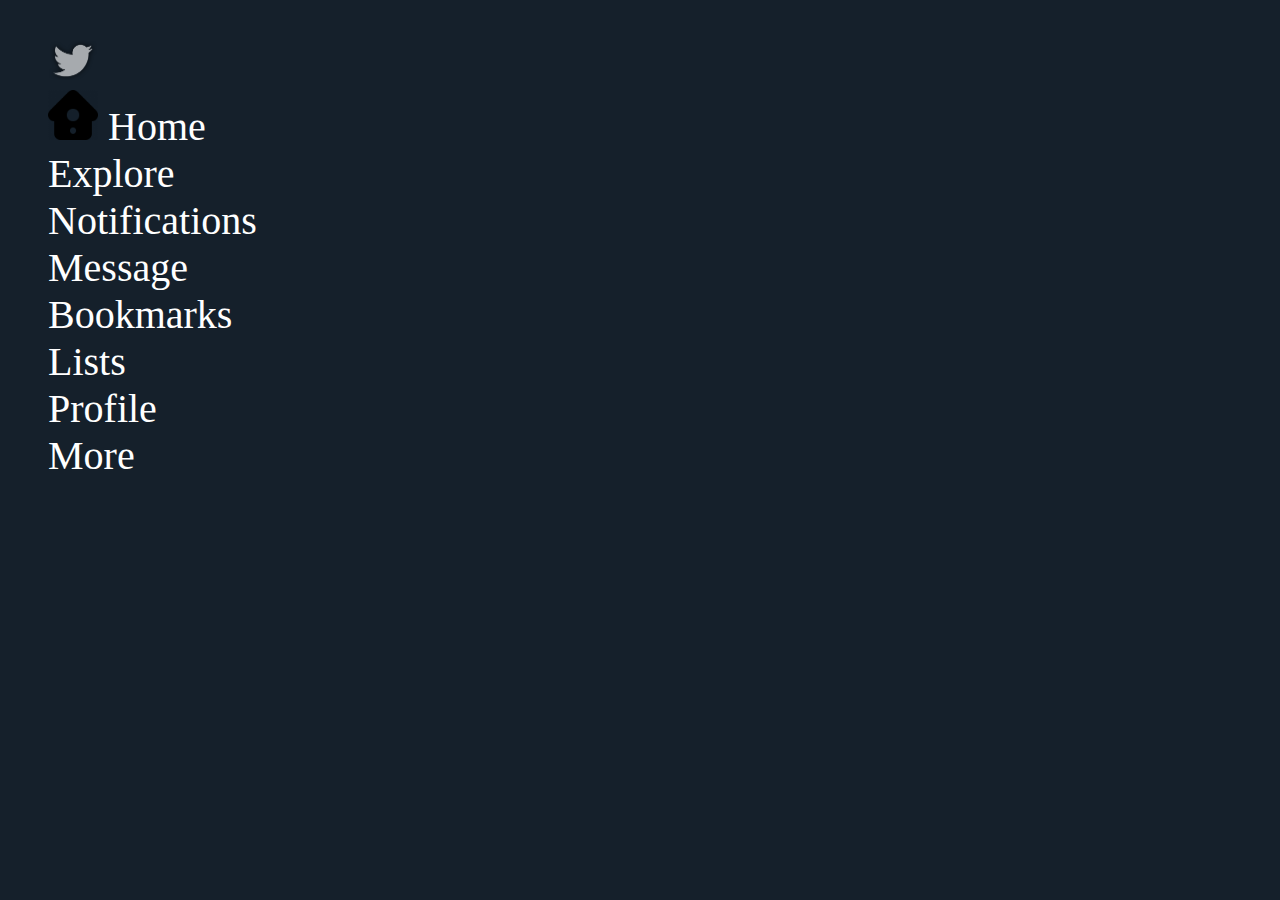
==== Lab 3 - Twitter /index.html @ 83486367 "First commit" ====
<!DOCTYPE html>
<html lang="en">
<head>
    <meta charset="UTF-8">
    <title>Twitter (@Twitter)/Twitter</title>
    <link rel = "icon" href = "blueLogo.png" type = "image/x-icon">
    <link rel="stylesheet" href="style.css">
</head>
<body>
    <ul class="left">
        <img src="whiteLogo.png" alt = "facebook" width="50">
        <li><img src = "home.png" alt = "home" width="50"> Home</li>
        <li>Explore</li>
        <li>Notifications</li>
        <li>Message</li>
        <li>Bookmarks</li>
        <li>Lists</li>
        <li>Profile</li>
        <li>More</li>
    </ul>
</body>
</html>
---- Lab 3 - Twitter /style.css ----
body{
    background: rgb(21, 32, 43);
    width: 20%;
    height: 20%;
}

.left{
    color: white;
    list-style-type: none;
    font-size: 40px;
}
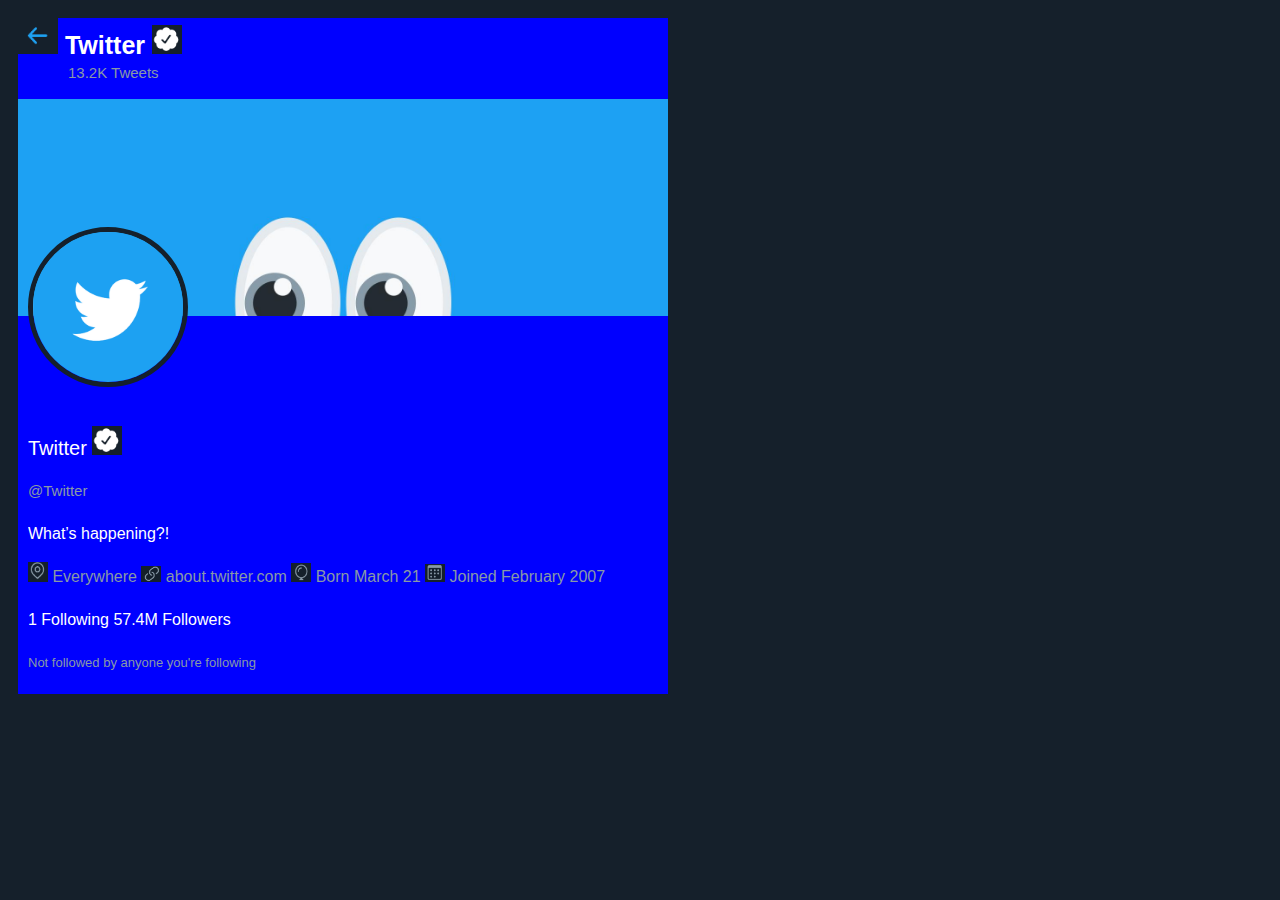
==== commit 9fa1ab1c: "just a commit" ====
--- a/Lab 3 - Twitter /index.html
+++ b/Lab 3 - Twitter /index.html
@@ -6,17 +6,64 @@
     <link rel = "icon" href = "blueLogo.png" type = "image/x-icon">
     <link rel="stylesheet" href="style.css">
 </head>
-<body>
-    <ul class="left">
-        <img src="whiteLogo.png" alt = "facebook" width="50">
-        <li><img src = "home.png" alt = "home" width="50"> Home</li>
-        <li>Explore</li>
-        <li>Notifications</li>
-        <li>Message</li>
-        <li>Bookmarks</li>
-        <li>Lists</li>
-        <li>Profile</li>
-        <li>More</li>
-    </ul>
-</body>
+<body class="container">
+    
+    <div class="middle item">
+        <div>
+            <div style="font-size: 25px; font-weight: bold;">
+                <img src="backButton.png" alt="back" width="40">
+                Twitter
+                <img src="check.png" alt="check" width="30">
+            </div>
+            <div style="margin-left: 50px; color: rgb(136,153,166); font-size: 15px;">13.2K Tweets</div>
+            <div><img class="cover" src="cover.jpeg" alt="" width="650"></div>
+            <div><img class="profile" src="profile.png" alt ="" width="200"></div>
+            <div class="button" ><button>Tweet</button></div>
+            <div style="margin-top:280px; margin-left: 10px; line-height: 200%;">
+                <div style=" font-size: 20px;">
+                    Twitter
+                    <img src="check.png" alt="check" width="30">
+                </div>
+                <div style="color: rgb(136,153,166); font-size: 15px;">@Twitter</div>
+                <div>What’s happening?!</div> 
+                <div style="color: rgb(136,153,166);">
+                    <img src="everywhere.png" alt="" width="20">
+                    Everywhere
+                    <img src="about.png" alt="" width="20">
+                    about.twitter.com
+                    <img src="born.png" alt="" width="20">
+                    Born March 21
+                    <img src="join.png" alt="" width="20">
+                    Joined February 2007
+                </div>
+                <div>1 Following 57.4M Followers</div>
+                <div style="color: rgb(136,153,166); font-size: 13px;">Not followed by anyone you're following</div>
+            </div>
+        </div>    
+    </div>
+
+    <!-- <div class="left item">
+        <div><img src="whiteLogo2.png" alt = "logo" width="40"></div>
+        <div><img src = "leftHome.png" alt = "home" width="35"> Home</div>
+        <div><img src = "leftExplore.png" alt = "Explore" width="35">Explore</div>
+        <div><img src = "leftNotifications.png" alt = "Notifications" width="35">Notifications</div>
+        <div><img src = "leftMessages.png" alt = "Message" width="35">Message</div>
+        <div><img src = "leftBookmarks.png" alt = "Bookmarks" width="35">Bookmarks</div>
+        <div><img src = "leftList.png" alt = "Lists" width="35">Lists</div>
+        <div><img src = "leftProfile.png" alt = "Profile" width="35">Profile</div>
+        <div><img src = "leftMore.png" alt = "More" width="35">More</div>
+        <div><button>Tweet</button></div>
+    </div> -->
+
+    <!-- <div class="v1"> <hr/> </div> -->
+
+    
+    
+    <!-- <div class="v1"> <hr/> </div> -->
+        
+    <!-- <div class = "right item">
+        <input type="text" placeholder="Search..">
+    </div> -->
+
+</body> 
 </html>--- a/Lab 3 - Twitter /style.css
+++ b/Lab 3 - Twitter /style.css
@@ -1,11 +1,106 @@
 body{
+    /* display: flex; */
     background: rgb(21, 32, 43);
     width: 20%;
     height: 20%;
+    font-family: Arial, Helvetica, sans-serif;
+    color: white;
+}
+
+.item{
+    
+    float: left;
+    width: 33.333%;
+    padding: 10px;
+    /* height: 300px; Should be removed. Only for demonstration */
+    
+}
+/* 
+.container{
+    display: grid;
+    grid-template-columns: repeat(3, auto);
+    padding: 10px;
+} */
+
+.v1{
+
+    border-right: 0.02px solid rgb(136,153,166);
+    height: 1000px;
+    /* margin-left: 20px; */
 }
 
 .left{
+    /* grid-column: 1/3; */
+    list-style-type: none;
+    font-size: 18px;
+    font-weight: bold;
+    position: static;
+    /* margin-left: 20px; */
+    /* margin-right: 20px; */
+    background-color: red;
+}
+
+.left button{
+    background-color:rgb(58,161,242);
+    border: none;
     color: white;
+    padding: 15px 32px;
+    text-align: center;
+    text-decoration: none;
+    display: inline-block;
+    font-size: 16px;
+    font-weight: bold;
+    width: 200px;
+    border-radius: 22px;
+}
+
+.left div{
+    margin: 0 0 15px 0;
+}
+
+.left div img{
+    margin-top: 10px;
+    margin-right: 20px;
+}
+
+
+.middle div{
+    /* grid-column: 1/3; */
     list-style-type: none;
-    font-size: 40px;
+    margin: 0;
+    padding: 0;
+    overflow: hidden;
+    background-color: blue;
+} 
+div div{
+    width: 650px;
+    list-style-type: none;
+    display: inline-block;
+    color: white;
+    text-align: left;
+    text-decoration: none;
+    font-size: 50;
+}
+
+.middle>div>div>.cover{
+    position: absolute;
+}
+
+.middle>div>div>.profile{
+    position: absolute;
+    border-radius: 50%;
+    border: 5px solid rgb(21, 32, 43);
+    margin-left: 10px;
+    margin-top: 110px;
+    height: 150px;
+    width: 150px;
+}
+
+.middle>div.button{
+    margin-top:280px;
+}
+
+.right{
+    /* grid-column: 1/3; */
+    background-color: purple;
 }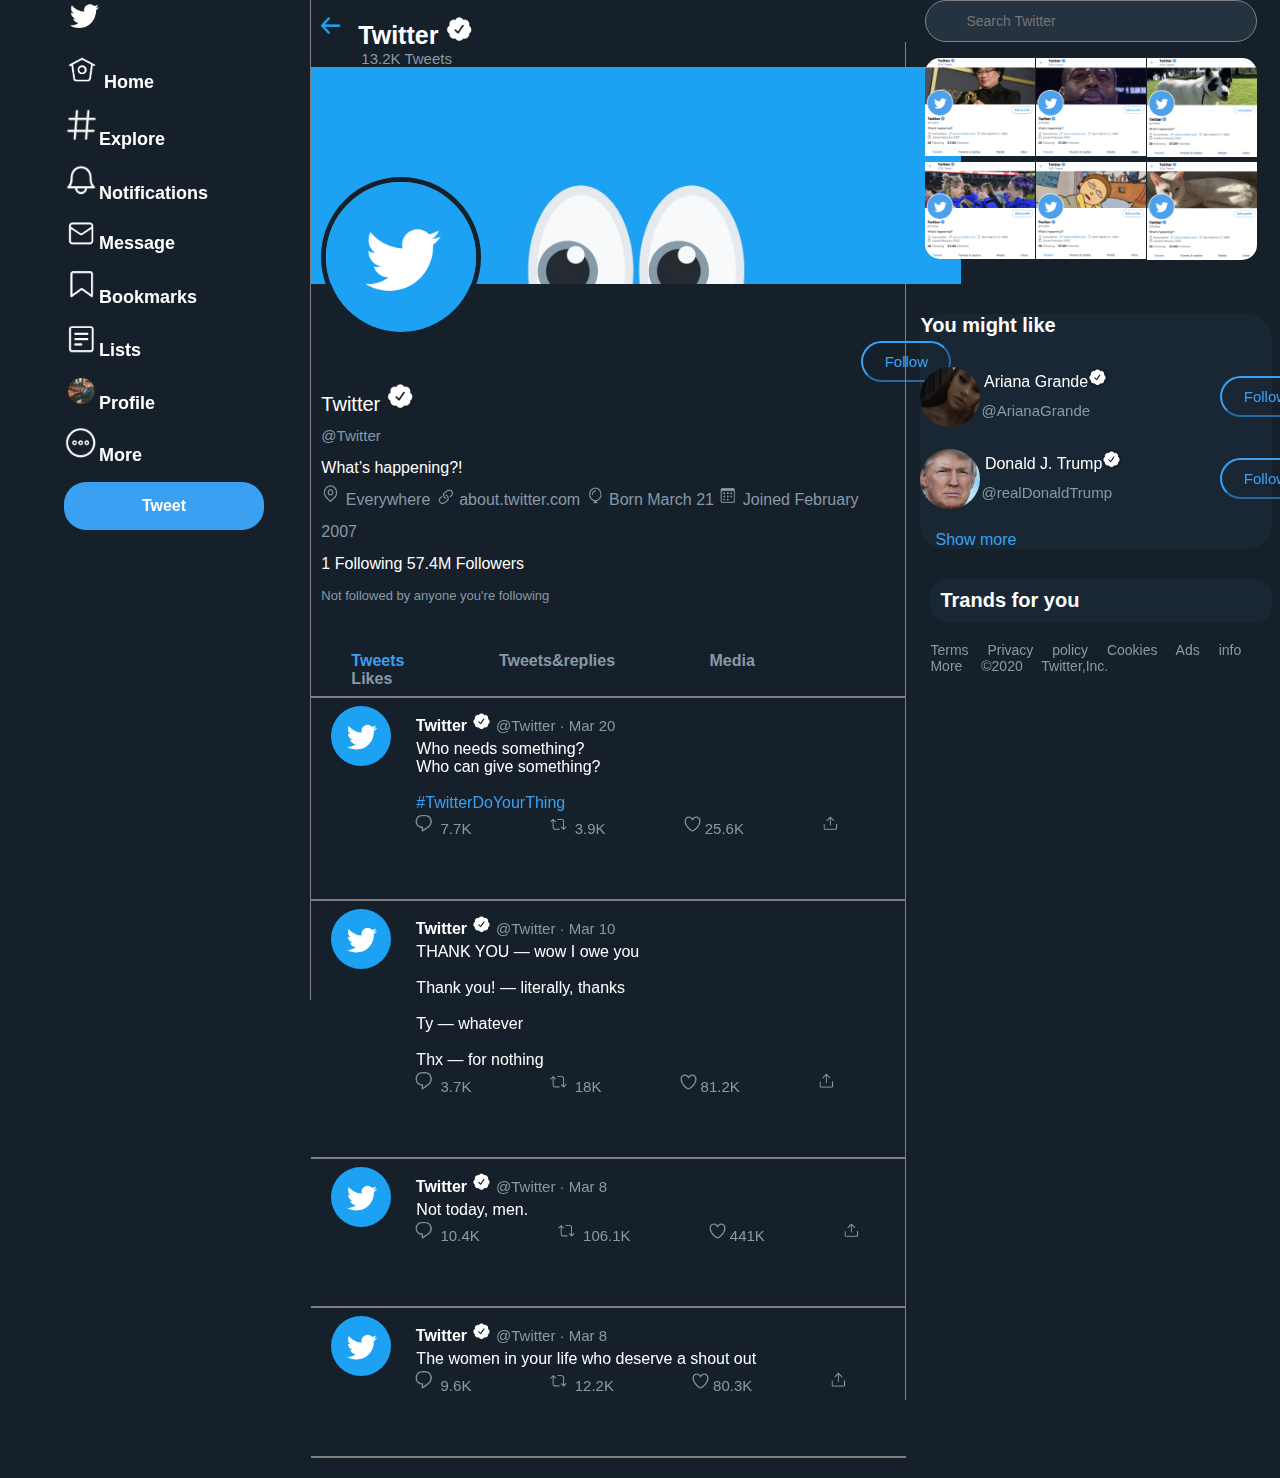
==== commit 9faac5a3: "Lab 3-Twitter" ====
--- a/Lab 3 - Twitter /index.html
+++ b/Lab 3 - Twitter /index.html
@@ -2,68 +2,198 @@
 <html lang="en">
 <head>
     <meta charset="UTF-8">
+    <meta name="viewport" content="width=device-width, initial-scale=1.0">
+    <meta http-equiv="X-UA-Compatible" content="ie=edge">
+    <link rel="stylesheet" href="style.css">
+    <link rel = "icon" href = "Data/blueLogo.png" type = "image/x-icon">
+
     <title>Twitter (@Twitter)/Twitter</title>
-    <link rel = "icon" href = "blueLogo.png" type = "image/x-icon">
-    <link rel="stylesheet" href="style.css">
+    
 </head>
-<body class="container">
-    
-    <div class="middle item">
-        <div>
-            <div style="font-size: 25px; font-weight: bold;">
-                <img src="backButton.png" alt="back" width="40">
-                Twitter
-                <img src="check.png" alt="check" width="30">
+<body>
+    <div class="container">
+
+        <div class="column-center columns">
+            <div class = "topbar">
+                <div style="font-size: 25px; font-weight: bold;">
+                    <img src="Data/backButton.png" alt="back" width="40">
+                    Twitter
+                    <img src="Data/check.png" alt="check" width="30">
+                </div>
+                <div style="margin-left: 50px; color: rgb(136,153,166); font-size: 15px;">13.2K Tweets</div>
             </div>
-            <div style="margin-left: 50px; color: rgb(136,153,166); font-size: 15px;">13.2K Tweets</div>
-            <div><img class="cover" src="cover.jpeg" alt="" width="650"></div>
-            <div><img class="profile" src="profile.png" alt ="" width="200"></div>
-            <div class="button" ><button>Tweet</button></div>
-            <div style="margin-top:280px; margin-left: 10px; line-height: 200%;">
+            <div><img class="cover" src="Data/cover.jpeg" alt="" width="650"></div>
+            <div><img class="profile" src="Data/profile.png" alt ="" width="200"></div>
+            <div><button>Follow</button></div>
+            <div style=" margin-left: 10px; line-height: 200%;">
                 <div style=" font-size: 20px;">
                     Twitter
-                    <img src="check.png" alt="check" width="30">
+                    <img src="Data/check.png" alt="check" width="30">
                 </div>
                 <div style="color: rgb(136,153,166); font-size: 15px;">@Twitter</div>
                 <div>What’s happening?!</div> 
                 <div style="color: rgb(136,153,166);">
-                    <img src="everywhere.png" alt="" width="20">
+                    <img src="Data/everywhere.png" alt="" width="20">
                     Everywhere
-                    <img src="about.png" alt="" width="20">
+                    <img src="Data/about.png" alt="" width="20">
                     about.twitter.com
-                    <img src="born.png" alt="" width="20">
+                    <img src="Data/born.png" alt="" width="20">
                     Born March 21
-                    <img src="join.png" alt="" width="20">
+                    <img src="Data/join.png" alt="" width="20">
                     Joined February 2007
                 </div>
                 <div>1 Following 57.4M Followers</div>
                 <div style="color: rgb(136,153,166); font-size: 13px;">Not followed by anyone you're following</div>
             </div>
-        </div>    
-    </div>
+            <div class = "textList">
+                <span class = "first">Tweets</span>
+                <span>Tweets&replies</span>
+                <span>Media</span>
+                <span>Likes</span>
+            </div>
+            <hr class = "line">
+            <img class = "imgpost" src="Data/profile.png" alt="profile" width="60">
+            <span class = "post">
+                <span class = "user">Twitter</span>
+                <span><img src = "Data/check.png" width="20"></span>
+                <span class = "subuser"> @Twitter · Mar 20 </span>
+                <div class="text">
+                    Who needs something? <br>
+                    Who can give something? 
+                    <br><br>
+                    <span style="color:rgb(58,161,242)">#TwitterDoYourThing</span>
+                </div>
+                <span class="footer">
+                    <img src="Data/comment.png" width="25"> 7.7K<span class="tab"></span>
+                    <img src="Data/retweet.png" width="25"> 3.9K<span class="tab"></span>
+                    <img src="Data/like.png" width="25">25.6K<span class="tab"></span>
+                    <img src="Data/shere.png" width="25"><span class="tab"></span>
+                </span>
+            </span>
+            <hr class = "line">
+            <img class = "imgpost" src="Data/profile.png" alt="profile" width="60">
+            <span class = "post">
+                <span class = "user">Twitter</span>
+                <span><img src = "Data/check.png" width="20"></span>
+                <span class = "subuser"> @Twitter · Mar 10 </span>
+                <div class="text">
+                    THANK YOU — wow I owe you
+                    <br><br>
+                    Thank you! — literally, thanks
+                    <br><br>
+                    Ty — whatever
+                    <br><br>
+                    Thx — for nothing
+                </div>
+                <span class="footer">
+                    <img src="Data/comment.png" width="25"> 3.7K<span class="tab"></span>
+                    <img src="Data/retweet.png" width="25"> 18K<span class="tab"></span>
+                    <img src="Data/like.png" width="25">81.2K<span class="tab"></span>
+                    <img src="Data/shere.png" width="25"><span class="tab"></span>
+                </span>
+            </span>
+            
+            <hr class = "line">
+            <img class = "imgpost" src="Data/profile.png" alt="profile" width="60">
+            <span class = "post">
+                <span class = "user">Twitter</span>
+                <span><img src = "Data/check.png" width="20"></span>
+                <span class = "subuser"> @Twitter · Mar 8 </span>
+                <div class="text">
+                    Not today, men.
+                </div>
+                <span class="footer">
+                    <img src="Data/comment.png" width="25"> 10.4K<span class="tab"></span>
+                    <img src="Data/retweet.png" width="25"> 106.1K<span class="tab"></span>
+                    <img src="Data/like.png" width="25">441K<span class="tab"></span>
+                    <img src="Data/shere.png" width="25"><span class="tab"></span>
+                </span>
+            </span>
+            <hr class = "line">
+            <img class = "imgpost" src="Data/profile.png" alt="profile" width="60">
+            <span class = "post">
+                <span class = "user">Twitter</span>
+                <span><img src = "Data/check.png" width="20"></span>
+                <span class = "subuser"> @Twitter · Mar 8 </span>
+                <div class="text">
+                    The women in your life who deserve a shout out
+                </div>
+                <span class="footer">
+                    <img src="Data/comment.png" width="25"> 9.6K<span class="tab"></span>
+                    <img src="Data/retweet.png" width="25"> 12.2K<span class="tab"></span>
+                    <img src="Data/like.png" width="25">80.3K<span class="tab"></span>
+                    <img src="Data/shere.png" width="25"><span class="tab"></span>
+                </span>
+            </span>
+            <hr class = "line">
+        </div>
+        
+        <div class="column-left columns">
+            <div><img src="Data/whiteLogo2.png" alt = "logo" width="40"></div>
+            <div><img src = "Data/leftHome.png" alt = "home" width="35"> Home</div>
+            <div><img src = "Data/leftExplore.png" alt = "Explore" width="35">Explore</div>
+            <div><img src = "Data/leftNotifications.png" alt = "Notifications" width="35">Notifications</div>
+            <div><img src = "Data/leftMessages.png" alt = "Message" width="35">Message</div>
+            <div><img src = "Data/leftBookmarks.png" alt = "Bookmarks" width="35">Bookmarks</div>
+            <div><img src = "Data/leftList.png" alt = "Lists" width="35">Lists</div>
+            <div><img src = "Data/leftProfile.png" alt = "Profile" width="35">Profile</div>
+            <div><img src = "Data/leftMore.png" alt = "More" width="35">More</div>
+            <div><button>Tweet</button></div>
+            <div class="vl"></div>
 
-    <!-- <div class="left item">
-        <div><img src="whiteLogo2.png" alt = "logo" width="40"></div>
-        <div><img src = "leftHome.png" alt = "home" width="35"> Home</div>
-        <div><img src = "leftExplore.png" alt = "Explore" width="35">Explore</div>
-        <div><img src = "leftNotifications.png" alt = "Notifications" width="35">Notifications</div>
-        <div><img src = "leftMessages.png" alt = "Message" width="35">Message</div>
-        <div><img src = "leftBookmarks.png" alt = "Bookmarks" width="35">Bookmarks</div>
-        <div><img src = "leftList.png" alt = "Lists" width="35">Lists</div>
-        <div><img src = "leftProfile.png" alt = "Profile" width="35">Profile</div>
-        <div><img src = "leftMore.png" alt = "More" width="35">More</div>
-        <div><button>Tweet</button></div>
-    </div> -->
+        </div>
+        <div class="column-right columns">
+            <div class="vl"></div>
+            <div class = "topbar search">
+                <input type="text" name="search" placeholder="Search Twitter">
+            </div>
+            <div class="wrapper">
+                <div class="box a"><img src="Data/11.jpeg" width="110"></div>
+                <div class="box b"><img src="Data/12.jpeg" width="110"></div>
+                <div class="box c"><img src="Data/13.jpeg" width="110"></div>
+                <div class="box d"><img src="Data/21.jpeg" width="110"></div>
+                <div class="box e"><img src="Data/22.jpeg" width="110"></div>
+                <div class="box f"><img src="Data/23.jpeg" width="110"></div>
+            </div>
+            <div class = "middle">
+                <div style="font-size: 20px; font-weight: bold;">You might like</div>
+                <span style = "position: relative; top: 20px; ">
+                        <img  src="Data/ariana.jpg" tag="trump" width="60px">
+                        <span style = " position:relative; top: -40px;">Ariana Grande<img src="Data/check.png" tag="check" width="20px"></span>
+                        <span><button>Follow</button></span>
+                        <div style="position: relative;  top :-70px; margin-left: 61px; color: rgb(136,153,166); font-size: 15px;">@ArianaGrande</div>
+                </span>
+                <span style = "position: relative; top: -30px;">
+                    <img  src="Data/trump.jpg" tag="trump" width="60px">
+                    <span style = " position:relative; top: -40px;">Donald J. Trump<img src="Data/check.png" tag="check" width="20px"></span>
+                    <span><button>Follow</button></span>
+                    <div style="position: relative;  top :-70px; margin-left: 61px; color: rgb(136,153,166); font-size: 15px;">@realDonaldTrump</div>
+                </span>
+                <div style="color: rgb(58,161,242); margin: -70px 15px">
+                    Show more
+                </div>
+            </div>
+            <div class = "trands">
+                Trands for you
+            </div>
+            <div class = "down" style="position: relative; top : 120px">
+                    Terms
+                    Privacy policy
+                    Cookies
+                    Ads info
+                    More
+                    ©2020 Twitter,Inc.
+            </div>
+        </div>
 
-    <!-- <div class="v1"> <hr/> </div> -->
+     </div>
+</body>
+</html>
 
-    
-    
-    <!-- <div class="v1"> <hr/> </div> -->
-        
-    <!-- <div class = "right item">
-        <input type="text" placeholder="Search..">
-    </div> -->
 
-</body> 
-</html>+<!--
+Don't working on this project!
+- Topbar is fixed but is under the cover photo. Must to be over
+- 
+
+-->--- a/Lab 3 - Twitter /style.css
+++ b/Lab 3 - Twitter /style.css
@@ -1,46 +1,41 @@
+
 body{
-    /* display: flex; */
     background: rgb(21, 32, 43);
-    width: 20%;
-    height: 20%;
     font-family: Arial, Helvetica, sans-serif;
     color: white;
-}
-
-.item{
-    
-    float: left;
-    width: 33.333%;
-    padding: 10px;
-    /* height: 300px; Should be removed. Only for demonstration */
-    
-}
-/* 
-.container{
-    display: grid;
-    grid-template-columns: repeat(3, auto);
-    padding: 10px;
-} */
-
-.v1{
-
-    border-right: 0.02px solid rgb(136,153,166);
-    height: 1000px;
-    /* margin-left: 20px; */
-}
-
-.left{
-    /* grid-column: 1/3; */
+    
+}
+
+.column-left{ 
+    /* position:-webkit-sticky;  */
     list-style-type: none;
     font-size: 18px;
     font-weight: bold;
-    position: static;
-    /* margin-left: 20px; */
-    /* margin-right: 20px; */
-    background-color: red;
-}
-
-.left button{
+    line-height: 50px;
+    position: fixed;
+    top: 0;
+    width: 24%;
+    float: left; 
+    left: 5%;
+    /* position:sticky; top:0; */
+}
+
+.column-left .vl{
+    border-left: 1px solid gray;
+    height: 1000px;
+    position: absolute;
+    left: 80%;
+    /* margin-left: -3px; */
+    top: 0;
+}
+.column-right .vl{
+    border-right: 0.8px solid gray;
+    height: 1400px;
+    position: absolute;
+    top: 0;
+}
+
+.column-left button{
     background-color:rgb(58,161,242);
     border: none;
     color: white;
@@ -54,53 +49,202 @@
     border-radius: 22px;
 }
 
-.left div{
-    margin: 0 0 15px 0;
-}
-
-.left div img{
-    margin-top: 10px;
-    margin-right: 20px;
-}
-
-
-.middle div{
-    /* grid-column: 1/3; */
-    list-style-type: none;
-    margin: 0;
-    padding: 0;
-    overflow: hidden;
-    background-color: blue;
-} 
-div div{
-    width: 650px;
-    list-style-type: none;
-    display: inline-block;
-    color: white;
-    text-align: left;
-    text-decoration: none;
-    font-size: 50;
-}
-
-.middle>div>div>.cover{
+.column-center div.topbar{
+    position:-webkit-sticky; 
+    position:sticky; 
+    top:0;
+    background-color: rgb(21, 32, 43);
+}
+
+.column-right div.topbar{
+    /* position: -webkit-sticky; */
+    /* position: sticky; */
+    position: fixed;
+    top: 0;
+    background-color:  rgb(21, 32, 43);
+}
+
+
+.column-center{ 
+    display: inline-block; 
+    width: 44%;
+    margin-left: 24%;
+}
+
+
+.column-center .cover{
     position: absolute;
-}
-
-.middle>div>div>.profile{
-    position: absolute;
+    z-index: -1;
+}
+
+.column-center .profile{
+    position: relative;
     border-radius: 50%;
     border: 5px solid rgb(21, 32, 43);
     margin-left: 10px;
     margin-top: 110px;
     height: 150px;
     width: 150px;
-}
-
-.middle>div.button{
-    margin-top:280px;
-}
-
-.right{
-    /* grid-column: 1/3; */
-    background-color: purple;
-}+    z-index: -1;
+    
+}
+
+
+.column-center button{
+    margin-left: 550px;
+    color: rgb(58,161,242);
+    background-color: transparent;
+    font-size: 15px;
+    border-radius: 22px;
+    border-color: rgb(58,161,242);
+    padding: 10px;
+    width: 90px;
+}
+
+.column-center .line{
+
+    border: 0.8px solid gray;
+    width: 106.5%;
+}
+
+.column-center .textList{
+    word-spacing: 90px;
+    color: rgb(136,153,166);
+    font-weight: bold;
+    margin-left: 40px;
+    margin-top: 40px;
+}
+
+.column-center .textList .first{
+    color: rgb(58,161,242);
+}
+
+.column-center .imgpost{
+    margin-left: 20px;
+    border-radius: 50px;
+}
+
+.column-center .post{
+    position: relative;
+    top: -35px;
+    margin-left: 20px;
+}
+
+.column-center .post .user{
+    font-weight: bold;
+
+}
+
+.column-center .post .subuser{
+    color: rgb(136,153,166);
+    font-size: 15px;
+}
+
+.column-center .post .text{
+    margin-top: 5px;
+    margin-left: 105px;
+}
+.column-center .post .footer{
+    margin-left:100px;
+    color: rgb(136,153,166);
+    font-size: 15px;
+}
+
+.column-center .post .footer .tab{
+    display: inline-block;
+    margin-left: 70px;
+}
+
+.column-right{ 
+    float: right; 
+    width: 29%; 
+    /* position: fixed; */
+    top: 0;
+    /* left: 70% */
+    z-index: -1;
+}
+
+.column-right .topbar input{
+    width: 270px;
+    margin-left: 20px;
+    border-radius: 35px;
+    font-size: 14px;
+    background-color: rgb(37,51,65);
+    padding: 12px 20px 12px 40px;
+    border: 1px solid gray;
+    color: white;
+    z-index: 100;
+    
+}
+
+
+.column-right .wrapper {
+    display: grid;
+    grid-template-columns: 110px 110px 110px;
+    grid-gap: 1px;
+    border-radius: 5px;
+    margin: 50px 20px;
+
+}
+
+.column-right .a img{
+    border-radius: 15px 0px 0px 0px;
+}
+
+.column-right .c img{
+    border-radius: 0px 15px 0px 0px;
+}
+
+.column-right .f img{
+    border-radius: 0px 0px 15px 0px;
+}
+
+.column-right .d img{
+    border-radius: 0px 0px 0px 15px;
+}
+
+.column-right .middle{
+    margin-left: 15px;
+    background-color: rgb(25,39,52);
+    border-radius: 25px;
+    
+}
+
+.column-right .middle img{
+    border-radius: 50%;
+    margin-top: 10px;
+    z-index: -1;
+}
+
+.column-right .middle span span button{
+    color: rgb(58,161,242);
+    position: relative;
+    top: -55px;
+    margin-left: 300px;
+    background-color: transparent;
+    font-size: 15px;
+    border-radius: 22px;
+    border-color: rgb(58,161,242);
+    padding: 10px;
+    width: 90px;
+
+}
+
+.column-right .trands{
+    position: relative; 
+    top:100px;
+    font-size: 20px; 
+    font-weight: bold;
+    margin-left: 25px ;
+    background-color: rgb(25,39,52);
+    padding: 10px;
+    border-radius: 16px;
+    z-index: -1;
+}
+
+.column-right .down{
+    margin-left: 25px;
+    word-spacing: 15px;
+    font-size: 14px;
+    color: rgb(136,153,166);
+}
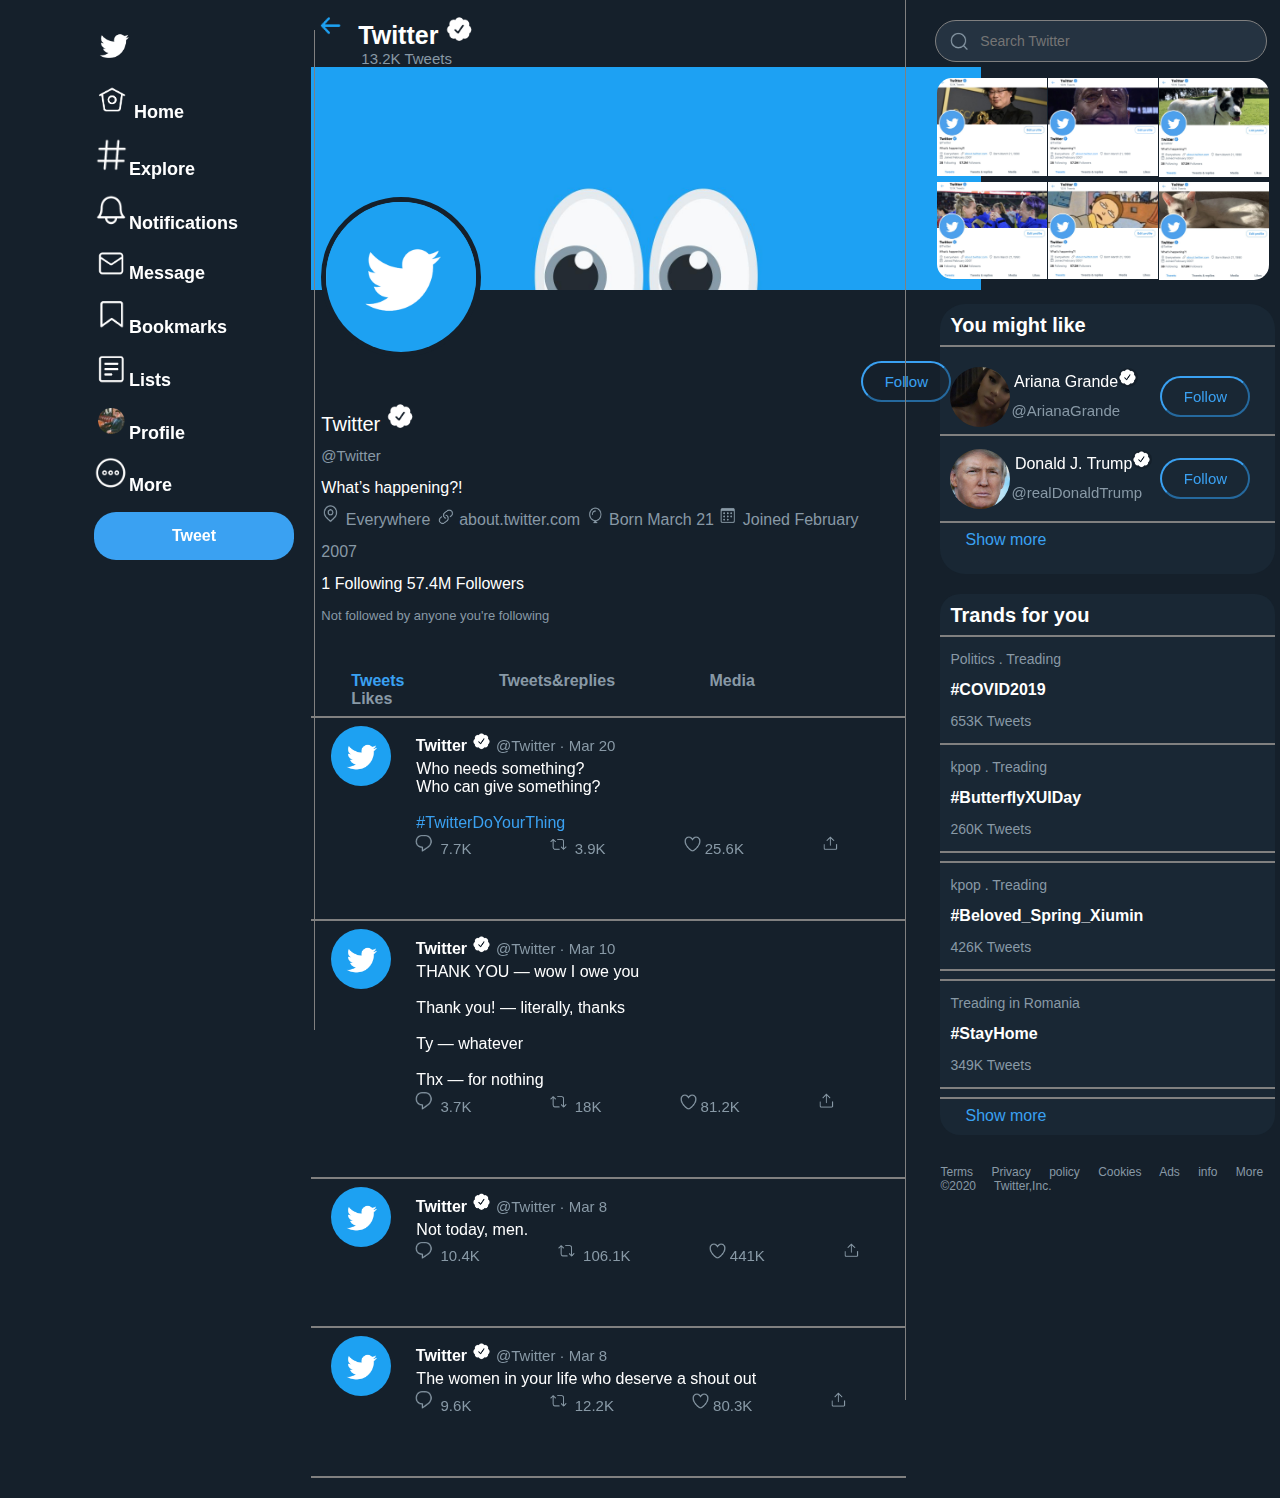
==== commit 4a8e37de: "web" ====
--- a/Lab 3 - Twitter /index.html
+++ b/Lab 3 - Twitter /index.html
@@ -15,14 +15,14 @@
 
         <div class="column-center columns">
             <div class = "topbar">
-                <div style="font-size: 25px; font-weight: bold;">
+                <div style="font-size: 25px; font-weight: bold; ">
                     <img src="Data/backButton.png" alt="back" width="40">
                     Twitter
                     <img src="Data/check.png" alt="check" width="30">
                 </div>
                 <div style="margin-left: 50px; color: rgb(136,153,166); font-size: 15px;">13.2K Tweets</div>
             </div>
-            <div><img class="cover" src="Data/cover.jpeg" alt="" width="650"></div>
+            <div><img class="cover" src="Data/cover.jpeg" alt="" width="670"></div>
             <div><img class="profile" src="Data/profile.png" alt ="" width="200"></div>
             <div><button>Follow</button></div>
             <div style=" margin-left: 10px; line-height: 200%;">
@@ -55,7 +55,7 @@
             <img class = "imgpost" src="Data/profile.png" alt="profile" width="60">
             <span class = "post">
                 <span class = "user">Twitter</span>
-                <span><img src = "Data/check.png" width="20"></span>
+                <span><img src = "Data/check.png" alt="check" width="20"></span>
                 <span class = "subuser"> @Twitter · Mar 20 </span>
                 <div class="text">
                     Who needs something? <br>
@@ -64,10 +64,10 @@
                     <span style="color:rgb(58,161,242)">#TwitterDoYourThing</span>
                 </div>
                 <span class="footer">
-                    <img src="Data/comment.png" width="25"> 7.7K<span class="tab"></span>
-                    <img src="Data/retweet.png" width="25"> 3.9K<span class="tab"></span>
-                    <img src="Data/like.png" width="25">25.6K<span class="tab"></span>
-                    <img src="Data/shere.png" width="25"><span class="tab"></span>
+                    <img src="Data/comment.png" alt="comment" width="25"> 7.7K<span class="tab"></span>
+                    <img src="Data/retweet.png" alt="retweet" width="25"> 3.9K<span class="tab"></span>
+                    <img src="Data/like.png" alt="like" width="25">25.6K<span class="tab"></span>
+                    <img src="Data/shere.png" alt="shere" width="25"><span class="tab"></span>
                 </span>
             </span>
             <hr class = "line">
@@ -86,10 +86,10 @@
                     Thx — for nothing
                 </div>
                 <span class="footer">
-                    <img src="Data/comment.png" width="25"> 3.7K<span class="tab"></span>
-                    <img src="Data/retweet.png" width="25"> 18K<span class="tab"></span>
-                    <img src="Data/like.png" width="25">81.2K<span class="tab"></span>
-                    <img src="Data/shere.png" width="25"><span class="tab"></span>
+                    <img src="Data/comment.png" alt="comment" width="25"> 3.7K<span class="tab"></span>
+                    <img src="Data/retweet.png" alt="retweet" width="25"> 18K<span class="tab"></span>
+                    <img src="Data/like.png" alt="like" width="25">81.2K<span class="tab"></span>
+                    <img src="Data/shere.png" alt="shere" width="25"><span class="tab"></span>
                 </span>
             </span>
             
@@ -103,33 +103,33 @@
                     Not today, men.
                 </div>
                 <span class="footer">
-                    <img src="Data/comment.png" width="25"> 10.4K<span class="tab"></span>
-                    <img src="Data/retweet.png" width="25"> 106.1K<span class="tab"></span>
-                    <img src="Data/like.png" width="25">441K<span class="tab"></span>
-                    <img src="Data/shere.png" width="25"><span class="tab"></span>
-                </span>
-            </span>
-            <hr class = "line">
-            <img class = "imgpost" src="Data/profile.png" alt="profile" width="60">
-            <span class = "post">
-                <span class = "user">Twitter</span>
-                <span><img src = "Data/check.png" width="20"></span>
+                    <img src="Data/comment.png" alt="comment" width="25"> 10.4K<span class="tab"></span>
+                    <img src="Data/retweet.png" alt="retweet" width="25"> 106.1K<span class="tab"></span>
+                    <img src="Data/like.png" alt="like" width="25">441K<span class="tab"></span>
+                    <img src="Data/shere.png" alt="shere" width="25"><span class="tab"></span>
+                </span>
+            </span>
+            <hr class = "line">
+            <img class = "imgpost" src="Data/profile.png" alt="profile" width="60">
+            <span class = "post">
+                <span class = "user">Twitter</span>
+                <span><img src = "Data/check.png" alt="check" width="20"></span>
                 <span class = "subuser"> @Twitter · Mar 8 </span>
                 <div class="text">
                     The women in your life who deserve a shout out
                 </div>
                 <span class="footer">
-                    <img src="Data/comment.png" width="25"> 9.6K<span class="tab"></span>
-                    <img src="Data/retweet.png" width="25"> 12.2K<span class="tab"></span>
-                    <img src="Data/like.png" width="25">80.3K<span class="tab"></span>
-                    <img src="Data/shere.png" width="25"><span class="tab"></span>
+                    <img src="Data/comment.png" alt="comment" width="25"> 9.6K<span class="tab"></span>
+                    <img src="Data/retweet.png" alt="retweet" width="25"> 12.2K<span class="tab"></span>
+                    <img src="Data/like.png" alt="like" width="25">80.3K<span class="tab"></span>
+                    <img src="Data/shere.png" alt="shere" width="25"><span class="tab"></span>
                 </span>
             </span>
             <hr class = "line">
         </div>
         
         <div class="column-left columns">
-            <div><img src="Data/whiteLogo2.png" alt = "logo" width="40"></div>
+            <div class = "line"><img src="Data/whiteLogo2.png" alt = "logo" width="40"></div>
             <div><img src = "Data/leftHome.png" alt = "home" width="35"> Home</div>
             <div><img src = "Data/leftExplore.png" alt = "Explore" width="35">Explore</div>
             <div><img src = "Data/leftNotifications.png" alt = "Notifications" width="35">Notifications</div>
@@ -144,39 +144,67 @@
         </div>
         <div class="column-right columns">
             <div class="vl"></div>
-            <div class = "topbar search">
-                <input type="text" name="search" placeholder="Search Twitter">
+            <div class = "topbar">
+                <img src="Data/magnifier.png" alt="" width="30px" style="position: absolute; margin: 30px 30px;">
+                <input type="text" name="search" placeholder=" Search Twitter">
             </div>
             <div class="wrapper">
-                <div class="box a"><img src="Data/11.jpeg" width="110"></div>
-                <div class="box b"><img src="Data/12.jpeg" width="110"></div>
-                <div class="box c"><img src="Data/13.jpeg" width="110"></div>
-                <div class="box d"><img src="Data/21.jpeg" width="110"></div>
-                <div class="box e"><img src="Data/22.jpeg" width="110"></div>
-                <div class="box f"><img src="Data/23.jpeg" width="110"></div>
+                <div class="box a"><img src="Data/11.jpeg" alt ="" width="110"></div>
+                <div class="box b"><img src="Data/12.jpeg" alt ="" width="110"></div>
+                <div class="box c"><img src="Data/13.jpeg" alt ="" width="110"></div>
+                <div class="box d"><img src="Data/21.jpeg" alt ="" width="110"></div>
+                <div class="box e"><img src="Data/22.jpeg" alt ="" width="110"></div>
+                <div class="box f"><img src="Data/23.jpeg" alt ="" width="110"></div>
             </div>
             <div class = "middle">
                 <div style="font-size: 20px; font-weight: bold;">You might like</div>
+                <hr class="line hr1">
                 <span style = "position: relative; top: 20px; ">
-                        <img  src="Data/ariana.jpg" tag="trump" width="60px">
-                        <span style = " position:relative; top: -40px;">Ariana Grande<img src="Data/check.png" tag="check" width="20px"></span>
+                        <img  src="Data/ariana.jpg" alt="ariana" width="60px">
+                        <span style = " position:relative; top: -40px;">Ariana Grande<img src="Data/check.png" alt="check" width="20px"></span>
                         <span><button>Follow</button></span>
                         <div style="position: relative;  top :-70px; margin-left: 61px; color: rgb(136,153,166); font-size: 15px;">@ArianaGrande</div>
                 </span>
-                <span style = "position: relative; top: -30px;">
-                    <img  src="Data/trump.jpg" tag="trump" width="60px">
-                    <span style = " position:relative; top: -40px;">Donald J. Trump<img src="Data/check.png" tag="check" width="20px"></span>
+                <hr class="line hr2">
+                <span style = "position: relative; top: -30px; z-index: 0;">
+                    <img  src="Data/trump.jpg" alt="trump" width="60px">
+                    <span style = " position:relative; top: -40px;">Donald J. Trump<img src="Data/check.png" alt="check" width="20px"></span>
                     <span><button>Follow</button></span>
                     <div style="position: relative;  top :-70px; margin-left: 61px; color: rgb(136,153,166); font-size: 15px;">@realDonaldTrump</div>
                 </span>
+                <hr class="line hr3">
                 <div style="color: rgb(58,161,242); margin: -70px 15px">
                     Show more
                 </div>
             </div>
             <div class = "trands">
-                Trands for you
-            </div>
-            <div class = "down" style="position: relative; top : 120px">
+                <div style="font-size: 20px; font-weight: bold;">Trands for you</div>
+                <hr>
+                <p>Politics . Treading </p>
+                #COVID2019
+                <p>653K Tweets</p>
+                <hr>
+                <p>kpop . Treading </p>
+                #ButterflyXUIDay
+                <p>260K Tweets</p>
+                <hr>
+                <hr>
+                <p>kpop . Treading </p>
+                #Beloved_Spring_Xiumin
+                <p>426K Tweets</p>
+                <hr>
+                <hr>
+                <p>Treading in Romania</p>
+                #StayHome
+                <p>349K Tweets</p>
+                <hr>          
+                <hr>
+                <div style="color: rgb(58,161,242); font-weight: normal; margin-left: 15px;">
+                    Show more
+                </div>
+            </div>
+
+            <div class = "down">
                     Terms
                     Privacy policy
                     Cookies
@@ -189,11 +217,3 @@
      </div>
 </body>
 </html>
-
-
-<!--
-Don't working on this project!
-- Topbar is fixed but is under the cover photo. Must to be over
-- 
-
--->--- a/Lab 3 - Twitter /style.css
+++ b/Lab 3 - Twitter /style.css
@@ -17,6 +17,7 @@
     width: 24%;
     float: left; 
     left: 5%;
+    margin: 30px;
     /* position:sticky; top:0; */
 }
 
@@ -24,8 +25,8 @@
     border-left: 1px solid gray;
     height: 1000px;
     position: absolute;
-    left: 80%;
-    /* margin-left: -3px; */
+    left: 70%;
+    margin-left: 5px;
     top: 0;
 }
 .column-right .vl{
@@ -49,20 +50,22 @@
     border-radius: 22px;
 }
 
+
+
 .column-center div.topbar{
     position:-webkit-sticky; 
     position:sticky; 
     top:0;
     background-color: rgb(21, 32, 43);
-}
-
-.column-right div.topbar{
-    /* position: -webkit-sticky; */
-    /* position: sticky; */
-    position: fixed;
-    top: 0;
-    background-color:  rgb(21, 32, 43);
-}
+    width: 108%;
+    vertical-align: baseline;
+}
+
+.column-center div.topbar img{
+    /* margin-top: 100px */
+    /* position: absolute; */
+}
+
 
 
 .column-center{ 
@@ -82,7 +85,7 @@
     border-radius: 50%;
     border: 5px solid rgb(21, 32, 43);
     margin-left: 10px;
-    margin-top: 110px;
+    margin-top: 130px;
     height: 150px;
     width: 150px;
     z-index: -1;
@@ -164,15 +167,29 @@
     z-index: -1;
 }
 
+
+.column-right div.topbar{
+    position: fixed;
+    top: 0;
+    background-color:  rgb(21, 32, 43);
+    z-index: 100;
+    width: 28%;
+    margin-left: 10px;
+    /* background-color: red; */
+}
+
+
 .column-right .topbar input{
+    color: white;
+    margin-top: 20px;
     width: 270px;
     margin-left: 20px;
+    padding: 20px;
     border-radius: 35px;
     font-size: 14px;
     background-color: rgb(37,51,65);
     padding: 12px 20px 12px 40px;
     border: 1px solid gray;
-    color: white;
     z-index: 100;
     
 }
@@ -183,8 +200,9 @@
     grid-template-columns: 110px 110px 110px;
     grid-gap: 1px;
     border-radius: 5px;
-    margin: 50px 20px;
-
+    margin-top: 70px;
+    margin-left: 32px;
+    margin-bottom: 20px;
 }
 
 .column-right .a img{
@@ -204,10 +222,13 @@
 }
 
 .column-right .middle{
-    margin-left: 15px;
+    margin-left: 35px;
+    padding: 10px;
     background-color: rgb(25,39,52);
     border-radius: 25px;
-    
+    z-index: -10;
+    width: 315px;
+    height: 250px;
 }
 
 .column-right .middle img{
@@ -215,36 +236,66 @@
     margin-top: 10px;
     z-index: -1;
 }
+
+.column-right .middle .line{
+    position: absolute;
+    border: 0.3px solid gray;
+    width: 333px;
+    margin-left: -10px;
+}
+
+.column-right .middle .hr2{
+    margin-top: -109px;
+}
+
+.column-right .middle .hr3{
+    margin-top: -80px;
+}
+
 
 .column-right .middle span span button{
     color: rgb(58,161,242);
     position: relative;
     top: -55px;
-    margin-left: 300px;
+    margin-left: 210px;
     background-color: transparent;
     font-size: 15px;
     border-radius: 22px;
     border-color: rgb(58,161,242);
     padding: 10px;
     width: 90px;
-
-}
+}
+
 
 .column-right .trands{
     position: relative; 
-    top:100px;
-    font-size: 20px; 
-    font-weight: bold;
-    margin-left: 25px ;
+    font-weight: bold;
+    top: 20px;
+    margin-left: 35px ;
+    width: 315px;
     background-color: rgb(25,39,52);
     padding: 10px;
-    border-radius: 16px;
-    z-index: -1;
+    border-radius: 20px;
+    z-index: -1;
+}
+
+.column-right .trands p{
+    color: rgb(136,153,166);
+    font-size: 14px;
+    font-weight: normal;
+}
+
+.column-right .trands hr{
+    border: 0.3px solid gray;
+    margin-left: -10px;
+    width: 333px;
 }
 
 .column-right .down{
-    margin-left: 25px;
+    margin-left: 35px;
     word-spacing: 15px;
-    font-size: 14px;
-    color: rgb(136,153,166);
-}
+    font-size: 12px;
+    color: rgb(136,153,166);
+    margin-top: 50px;
+    width: 330px;
+}
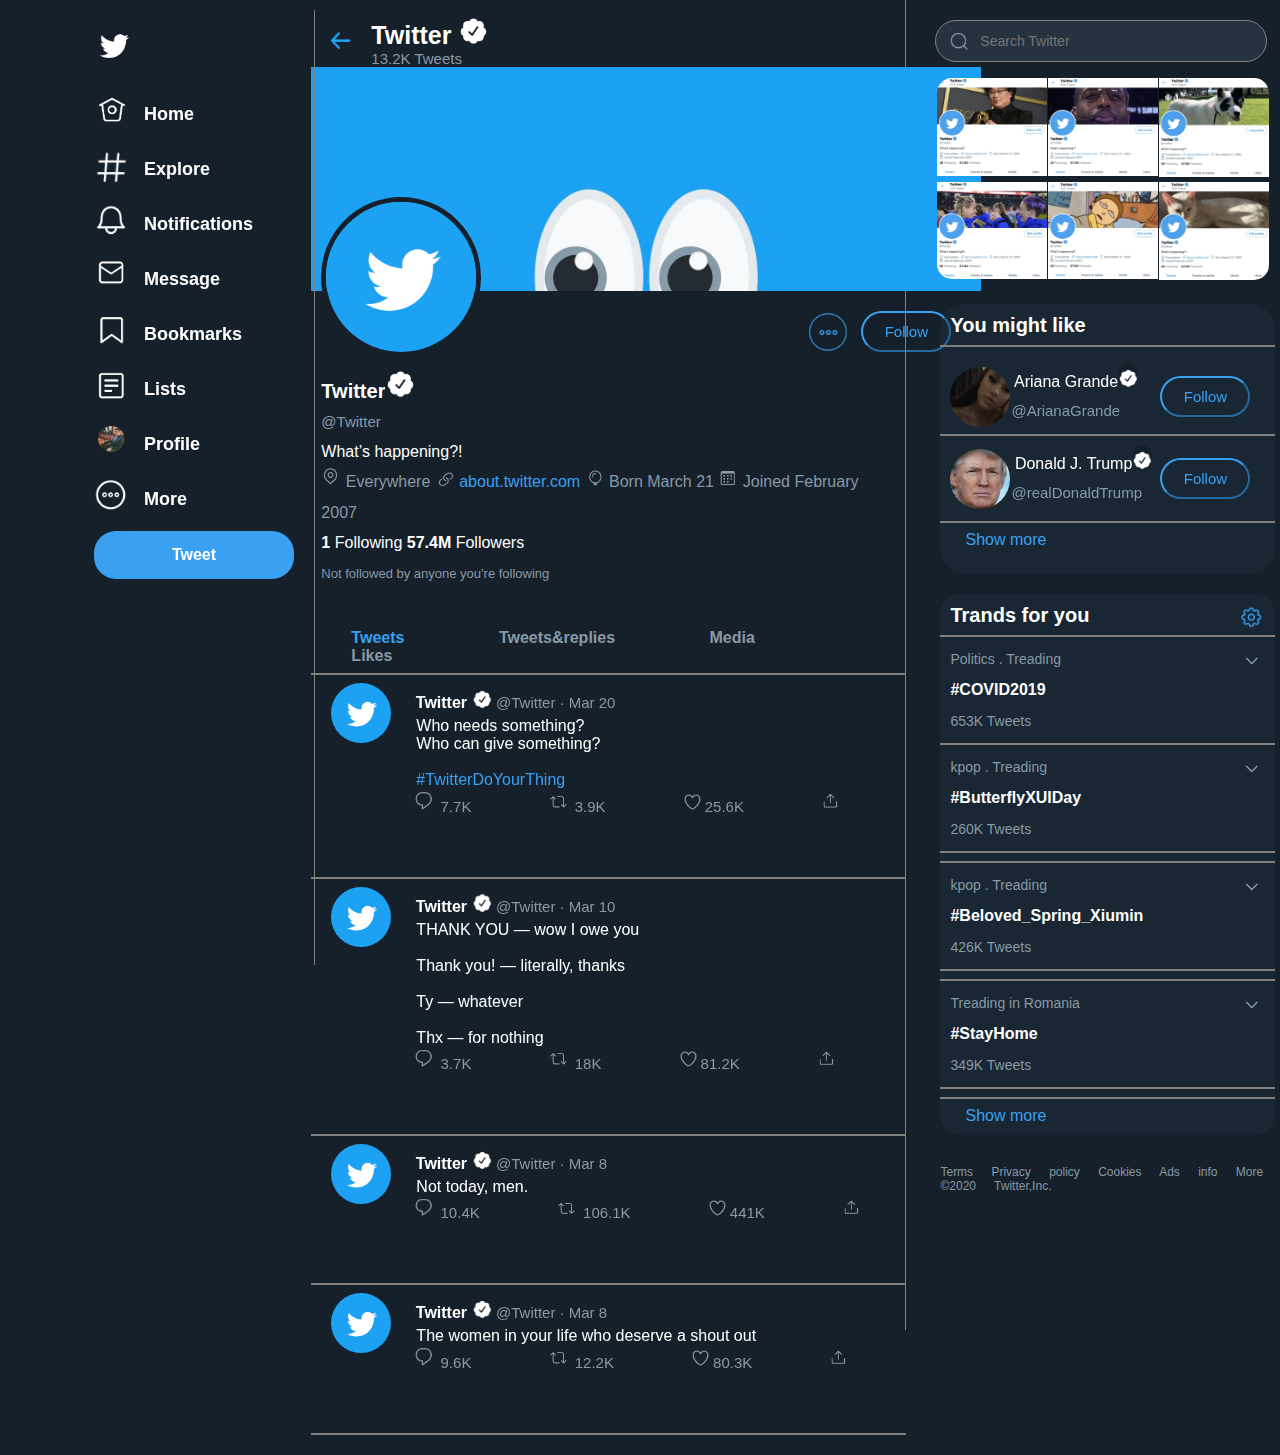
==== commit dcb5cc46: "web - lab 3" ====
--- a/Lab 3 - Twitter /index.html
+++ b/Lab 3 - Twitter /index.html
@@ -5,7 +5,7 @@
     <meta name="viewport" content="width=device-width, initial-scale=1.0">
     <meta http-equiv="X-UA-Compatible" content="ie=edge">
     <link rel="stylesheet" href="style.css">
-    <link rel = "icon" href = "Data/blueLogo.png" type = "image/x-icon">
+    <link rel = "icon" href = "Data/newLogo.png" type = "image/x-icon">
 
     <title>Twitter (@Twitter)/Twitter</title>
     
@@ -15,20 +15,27 @@
 
         <div class="column-center columns">
             <div class = "topbar">
-                <div style="font-size: 25px; font-weight: bold; ">
-                    <img src="Data/backButton.png" alt="back" width="40">
+                <div style="font-size: 25px; font-weight: bold;">
+                    
+                    <img style="position: absolute; margin:15px 10px; "src="Data/backButton.png" alt="back" width="40">
+                    <span style="margin: -15px 30px;"></span>
                     Twitter
-                    <img src="Data/check.png" alt="check" width="30">
-                </div>
-                <div style="margin-left: 50px; color: rgb(136,153,166); font-size: 15px;">13.2K Tweets</div>
+                    <img style="z-index: -100;" src="Data/check.png" alt="check" width="30">
+                    
+                </div>
+                <div style="margin-left: 60px; color: rgb(136,153,166); font-size: 15px;">13.2K Tweets</div>
+                </span>
             </div>
             <div><img class="cover" src="Data/cover.jpeg" alt="" width="670"></div>
             <div><img class="profile" src="Data/profile.png" alt ="" width="200"></div>
-            <div><button>Follow</button></div>
-            <div style=" margin-left: 10px; line-height: 200%;">
+            <div>
+                <img style="position: absolute; margin: -50px 490px;" src="Data/blue.png" alt="" width="50px">
+                <button>Follow</button>
+            </div>
+            <div style=" margin-left: 10px; line-height: 150%; margin-top: 15px;line-height: 190%;">
                 <div style=" font-size: 20px;">
-                    Twitter
-                    <img src="Data/check.png" alt="check" width="30">
+                    <span style = "font-weight: bold;">Twitter</span>
+                    <img src="Data/check.png" alt="check" width="30" style="position: absolute; margin-top: -15px;">
                 </div>
                 <div style="color: rgb(136,153,166); font-size: 15px;">@Twitter</div>
                 <div>What’s happening?!</div> 
@@ -36,13 +43,13 @@
                     <img src="Data/everywhere.png" alt="" width="20">
                     Everywhere
                     <img src="Data/about.png" alt="" width="20">
-                    about.twitter.com
+                    <span style="color: rgb(58,161,242);">about.twitter.com</span>
                     <img src="Data/born.png" alt="" width="20">
                     Born March 21
                     <img src="Data/join.png" alt="" width="20">
                     Joined February 2007
                 </div>
-                <div>1 Following 57.4M Followers</div>
+                <div> <span style="font-weight: bold;">1</span> Following <span style="font-weight: bold;">57.4M</span> Followers</div>
                 <div style="color: rgb(136,153,166); font-size: 13px;">Not followed by anyone you're following</div>
             </div>
             <div class = "textList">
@@ -129,15 +136,15 @@
         </div>
         
         <div class="column-left columns">
-            <div class = "line"><img src="Data/whiteLogo2.png" alt = "logo" width="40"></div>
-            <div><img src = "Data/leftHome.png" alt = "home" width="35"> Home</div>
-            <div><img src = "Data/leftExplore.png" alt = "Explore" width="35">Explore</div>
-            <div><img src = "Data/leftNotifications.png" alt = "Notifications" width="35">Notifications</div>
-            <div><img src = "Data/leftMessages.png" alt = "Message" width="35">Message</div>
-            <div><img src = "Data/leftBookmarks.png" alt = "Bookmarks" width="35">Bookmarks</div>
-            <div><img src = "Data/leftList.png" alt = "Lists" width="35">Lists</div>
-            <div><img src = "Data/leftProfile.png" alt = "Profile" width="35">Profile</div>
-            <div><img src = "Data/leftMore.png" alt = "More" width="35">More</div>
+            <img src="Data/whiteLogo2.png" alt = "logo" width="40">
+            <div><img src = "Data/leftHome.png" alt = "home" width="35"> <p>Home</p></div>
+            <div><img src = "Data/leftExplore.png" alt = "Explore" width="35"><p>Explore</p></div>
+            <div><img src = "Data/leftNotifications.png" alt = "Notifications" width="35"><p>Notifications</p></div>
+            <div><img src = "Data/leftMessages.png" alt = "Message" width="35"><p>Message</p></div>
+            <div><img src = "Data/leftBookmarks.png" alt = "Bookmarks" width="35"><p>Bookmarks</p></div>
+            <div><img src = "Data/leftList.png" alt = "Lists" width="35"><p>Lists</p></div>
+            <div><img src = "Data/leftProfile.png" alt = "Profile" width="35"><p>Profile</p></div>
+            <div><img src = "Data/leftMore.png" alt = "More" width="35"><p>More</p></div>
             <div><button>Tweet</button></div>
             <div class="vl"></div>
 
@@ -178,27 +185,34 @@
                 </div>
             </div>
             <div class = "trands">
-                <div style="font-size: 20px; font-weight: bold;">Trands for you</div>
+                <div style="font-size: 20px; font-weight: bold;">
+                    Trands for you
+                    <img style="position: absolute; margin-left: 150px;" src="Data/settings.png" alt="" width="25px">
+                </div>
                 <hr>
                 <p>Politics . Treading </p>
+                <img class="arrow" src="Data/arrowDown.png" alt = "" width="25px">
                 #COVID2019
                 <p>653K Tweets</p>
                 <hr>
                 <p>kpop . Treading </p>
+                <img class="arrow" src="Data/arrowDown.png" alt = "" width="25px">
                 #ButterflyXUIDay
                 <p>260K Tweets</p>
                 <hr>
                 <hr>
                 <p>kpop . Treading </p>
+                <img class="arrow" src="Data/arrowDown.png" alt = "" width="25px">
                 #Beloved_Spring_Xiumin
                 <p>426K Tweets</p>
                 <hr>
                 <hr>
                 <p>Treading in Romania</p>
+                <img class="arrow" src="Data/arrowDown.png" alt = "" width="25px">
                 #StayHome
                 <p>349K Tweets</p>
                 <hr>          
-                <hr>
+                <hr>          
                 <div style="color: rgb(58,161,242); font-weight: normal; margin-left: 15px;">
                     Show more
                 </div>
--- a/Lab 3 - Twitter /style.css
+++ b/Lab 3 - Twitter /style.css
@@ -23,17 +23,31 @@
 
 .column-left .vl{
     border-left: 1px solid gray;
-    height: 1000px;
+    height: 955px;
     position: absolute;
     left: 70%;
     margin-left: 5px;
     top: 0;
+    margin-top: -20px;
 }
 .column-right .vl{
     border-right: 0.8px solid gray;
-    height: 1400px;
-    position: absolute;
-    top: 0;
+    height: 1330px;
+    position: absolute;
+    top: 0;
+}
+
+.column-left div img{
+    position: absolute;
+    margin-top:5px;
+}
+
+.column-left div{
+    margin-top: -13px;
+}
+
+.column-left div p{
+    margin-left: 50px;
 }
 
 .column-left button{
@@ -61,11 +75,10 @@
     vertical-align: baseline;
 }
 
-.column-center div.topbar img{
-    /* margin-top: 100px */
-    /* position: absolute; */
-}
-
+.column-center .row{
+    /* margin-top: -20px; */
+    background-color: red;
+}
 
 
 .column-center{ 
@@ -94,6 +107,7 @@
 
 
 .column-center button{
+    position: absolute;
     margin-left: 550px;
     color: rgb(58,161,242);
     background-color: transparent;
@@ -102,6 +116,7 @@
     border-color: rgb(58,161,242);
     padding: 10px;
     width: 90px;
+    margin-top: -50px;
 }
 
 .column-center .line{
@@ -291,6 +306,11 @@
     width: 333px;
 }
 
+.column-right .trands .arrow{
+    position: absolute;
+    margin: -30px 288px;
+}
+
 .column-right .down{
     margin-left: 35px;
     word-spacing: 15px;
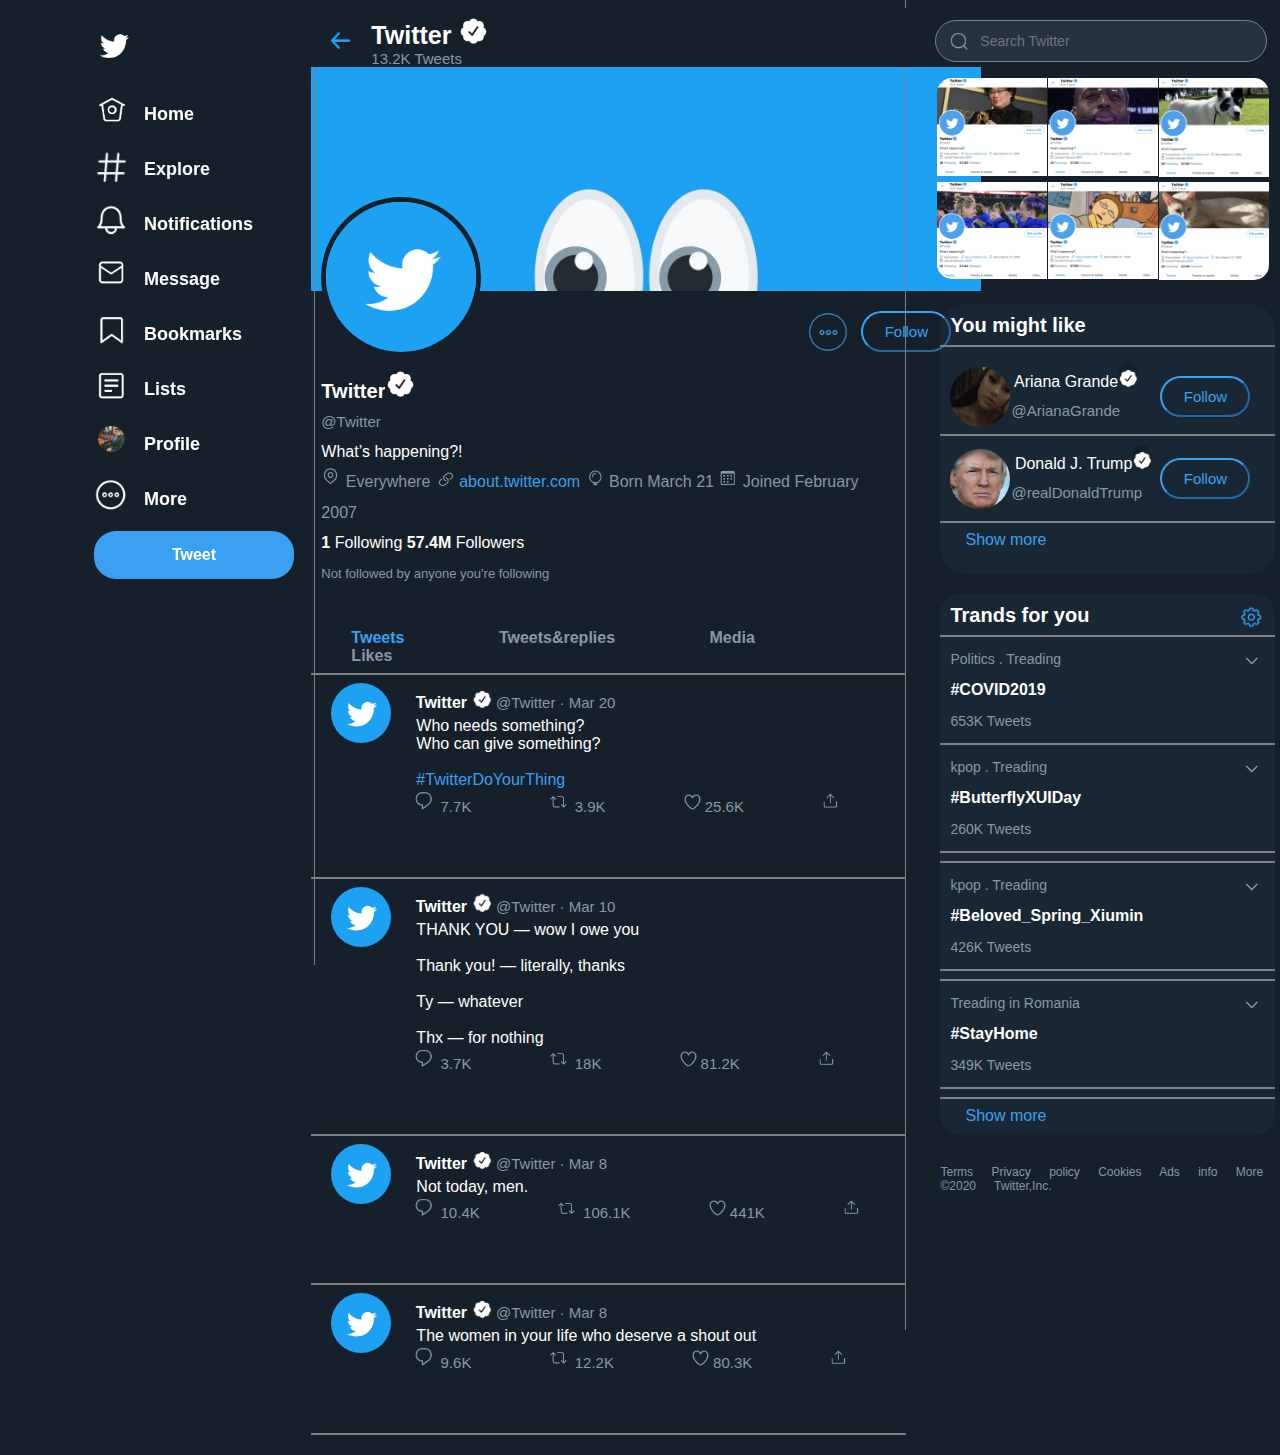
==== commit 2a63f9c3: "web - lab 3" ====
--- a/Lab 3 - Twitter /index.html
+++ b/Lab 3 - Twitter /index.html
@@ -20,7 +20,7 @@
                     <img style="position: absolute; margin:15px 10px; "src="Data/backButton.png" alt="back" width="40">
                     <span style="margin: -15px 30px;"></span>
                     Twitter
-                    <img style="z-index: -100;" src="Data/check.png" alt="check" width="30">
+                    <img style="z-index: -1;" src="Data/check.png" alt="check" width="30">
                     
                 </div>
                 <div style="margin-left: 60px; color: rgb(136,153,166); font-size: 15px;">13.2K Tweets</div>
--- a/Lab 3 - Twitter /style.css
+++ b/Lab 3 - Twitter /style.css
@@ -73,6 +73,7 @@
     background-color: rgb(21, 32, 43);
     width: 108%;
     vertical-align: baseline;
+    z-index: 100;
 }
 
 .column-center .row{
